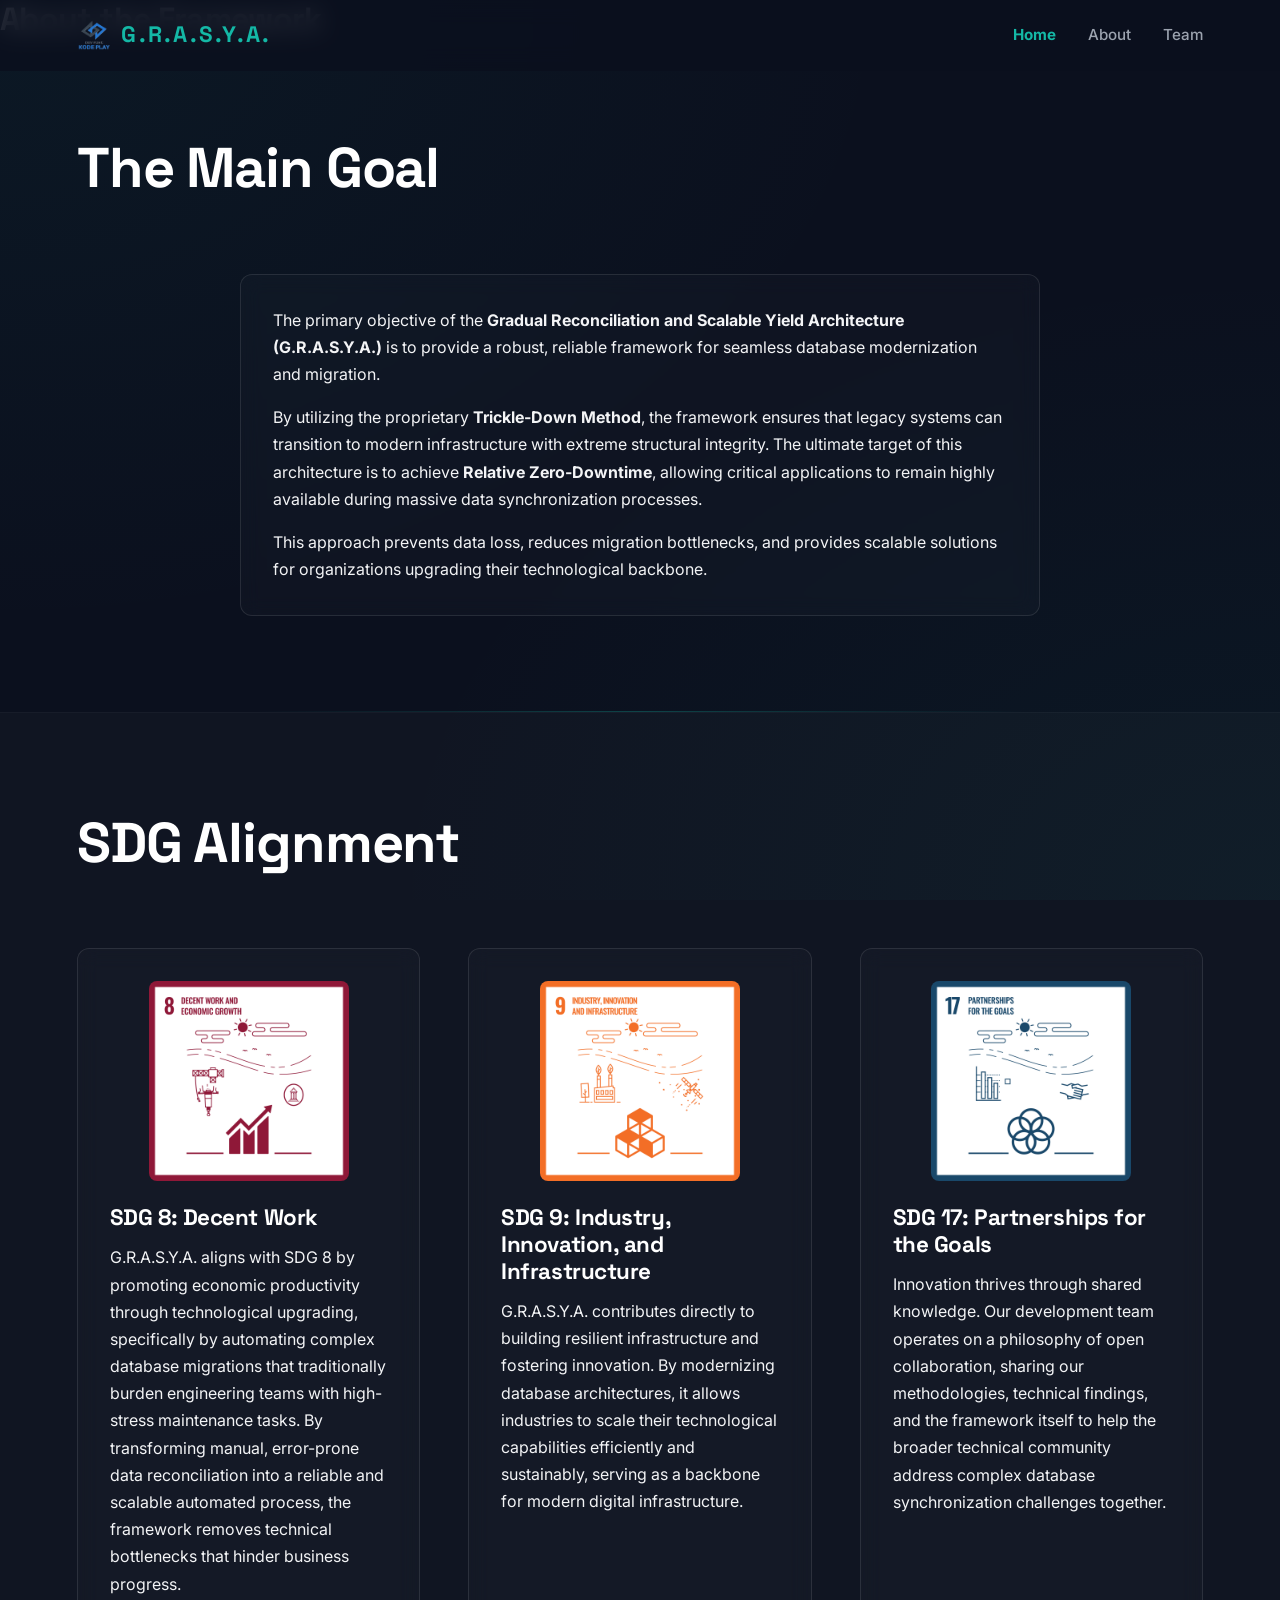
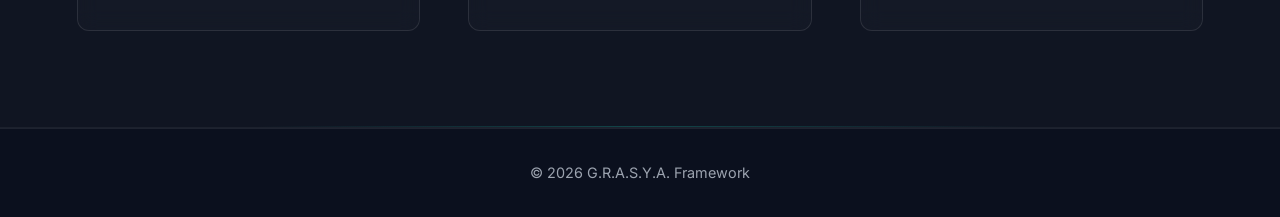
==== about.html @ 1c673bdf "Initial commit: Code deployed, large installers ignored" ====
<!DOCTYPE html>
<html lang="en">
<head>
    <meta charset="UTF-8" />
    <meta name="viewport" content="width=device-width, initial-scale=1.0"/>
    <meta name="description" content="Learn about the goals and SDG alignment of the G.R.A.S.Y.A. framework." />    
    <title>About G.R.A.S.Y.A. | Goals & SDGs</title>
    <link rel="icon" href="DFKP - LOGO.png" type="image/png">
    <link rel="stylesheet" href="style.css"/>
</head>

<body>

<nav id="navbar" aria-label="Main Navigation">
    <div class="logo">
        <img src="DFKP - LOGO W TEXT.png" alt="G.R.A.S.Y.A. Logo" class="nav-logo">
        <span>G.R.A.S.Y.A.</span>
    </div>
    
    <div class="nav-links" id="navLinks">
        <a href="index.html" class="active">Home</a>
        <a href="about.html">About</a>
        <a href="team.html">Team</a>
    </div>
    <button class="hamburger" id="hamburger" aria-expanded="false" aria-label="Toggle navigation menu">
        <span aria-hidden="true">☰</span>
    </button>
</nav>

<main>
    <header class="page-header">
        <h1>About the Framework</h1>
    </header>

    <section class="section">
        <h2>The Main Goal</h2>
        <div class="card" style="max-width: 800px; margin: 0 auto; text-align: left;">
            <p style="margin-bottom: 1rem;">
                The primary objective of the <strong>Gradual Reconciliation and Scalable Yield Architecture (G.R.A.S.Y.A.)</strong> is to provide a robust, reliable framework for seamless database modernization and migration. 
            </p>
            <p style="margin-bottom: 1rem;">
                By utilizing the proprietary <strong>Trickle-Down Method</strong>, the framework ensures that legacy systems can transition to modern infrastructure with extreme structural integrity. The ultimate target of this architecture is to achieve <strong>Relative Zero-Downtime</strong>, allowing critical applications to remain highly available during massive data synchronization processes.
            </p>
            <p>
                This approach prevents data loss, reduces migration bottlenecks, and provides scalable solutions for organizations upgrading their technological backbone.
            </p>
        </div>
    </section>

    <section class="section alt">
    <h2>SDG Alignment</h2>
    <div class="grid">
        <div class="card">
            <img src="8_SDG_MakeEveryDayCount_Gifs_GDU.gif" alt="SDG 8: Decent Work and Economic Growth" class="sdg-logo">
            <h3>SDG 8: Decent Work</h3>
            <p>G.R.A.S.Y.A. aligns with SDG 8 by promoting economic productivity through technological upgrading, specifically by automating complex database migrations that traditionally burden engineering teams with high-stress maintenance tasks. By transforming manual, error-prone data reconciliation into a reliable and scalable automated process, the framework removes technical bottlenecks that hinder business progress.</p>
        </div>
        
        <div class="card">
            <img src="9_SDG_MakeEveryDayCount_Gifs_GDU.gif" alt="SDG 9: Industry, Innovation, and Infrastructure" class="sdg-logo">
            <h3>SDG 9: Industry, Innovation, and Infrastructure</h3>
            <p>G.R.A.S.Y.A. contributes directly to building resilient infrastructure and fostering innovation. By modernizing database architectures, it allows industries to scale their technological capabilities efficiently and sustainably, serving as a backbone for modern digital infrastructure.</p>
        </div>
        
        <div class="card">
            <img src="17_SDG_MakeEveryDayCount_Gifs_GDU.gif" alt="SDG 17: Partnerships for the Goals" class="sdg-logo">
            <h3>SDG 17: Partnerships for the Goals</h3>
            <p>Innovation thrives through shared knowledge. Our development team operates on a philosophy of open collaboration, sharing our methodologies, technical findings, and the framework itself to help the broader technical community address complex database synchronization challenges together.</p>
        </div>
    </div>
</section>
</main>

<footer>
    <p>© <span id="current-year"></span> G.R.A.S.Y.A. Framework</p>
</footer>

<script src="script.js"></script>
</body>
</html>
---- style.css ----
@import url('https://fonts.googleapis.com/css2?family=Inter:wght@400;500;600&family=Space+Grotesk:wght@500;700&display=swap');

:root {
    --bg: #0B101E; 
    --card: rgba(255, 255, 255, 0.03);
    --text: #F3F4F6;
    --muted: #9CA3AF;
    --accent: #14B8A6; 
    --accent-hover: #0D9488;
    --border: rgba(255, 255, 255, 0.08);
    --font-heading: 'Space Grotesk', sans-serif;
    --font-body: 'Inter', sans-serif;
}

* { margin: 0; padding: 0; box-sizing: border-box; scroll-behavior: smooth; }

body {
    font-family: var(--font-body);
    font-size: 16px;
    line-height: 1.7;
    background-color: var(--bg);
    background-image: 
        radial-gradient(at 0% 0%, rgba(20, 184, 166, 0.05) 0px, transparent 50%),
        radial-gradient(at 100% 100%, rgba(20, 184, 166, 0.05) 0px, transparent 50%);
    background-attachment: fixed;
    color: var(--text);
    overflow-x: hidden;
    -webkit-font-smoothing: antialiased;
}
.download-buttons {
    display: flex;
    gap: 20px;
    justify-content: center;
    margin-top: 2rem;
}

.btn {
    padding: 12px 24px;
    border-radius: 8px;
    text-decoration: none;
    font-weight: 600;
    transition: all 0.3s ease;
}

/* The Main Installer Button */
.btn-primary {
    background-color: var(--accent); /* Uses your existing theme color */
    color: #000;
}

/* The Alternative Portable Button */
.btn-secondary {
    background-color: transparent;
    border: 2px solid var(--accent);
    color: var(--accent);
}

.btn:hover {
    transform: translateY(-3px);
    box-shadow: 0 5px 15px rgba(0,0,0,0.2);
}

h1, h2, h3, .logo { font-family: var(--font-heading); font-weight: 700; line-height: 1.2; letter-spacing: -0.02em; }
.lore-section {
    max-width: 800px;
    margin: 0 auto;
    text-align: center;
}

.lore-section .card {
    text-align: left;
    padding: 3rem;
    background: rgba(20, 184, 166, 0.03); /* Subtle teal tint to highlight it */
}

.lore-section h3 {
    margin-bottom: 1.5rem;
    color: var(--accent);
}
/* NAVBAR */
nav {
    position: fixed; top: 0; width: 100%; padding: 1.2rem 6%;
    display: flex; justify-content: space-between; align-items: center;
    background: rgba(11, 16, 30, 0.85); backdrop-filter: blur(12px);
    border-bottom: 1px solid transparent; z-index: 1000;
    transition: background 0.3s ease, border-color 0.3s ease, padding 0.3s ease;
}

nav.scrolled { background: rgba(11, 16, 30, 0.95); border-bottom: 1px solid var(--border); padding: 0.8rem 6%; }

.logo { font-size: 1.4rem; color: var(--accent); letter-spacing: 0.1em; text-transform: uppercase; }
.nav-logo {
    height: 32px;        /* Adjust this to match your text font size */
    width: auto;
}
.nav-links { display: flex; gap: 2rem; }
.nav-links a { color: var(--muted); text-decoration: none; font-size: 0.95rem; font-weight: 500; transition: color 0.3s ease; }
.nav-links a:hover, .nav-links a.active { color: white; }
.nav-links a.active { color: var(--accent); font-weight: 700; }

.hamburger { display: none; background: transparent; border: none; color: var(--text); font-size: 1.8rem; cursor: pointer; }

/* HERO SECTION */
.hero {
    min-height: 100vh; display: flex; align-items: center; justify-content: center; text-align: center;
    padding: 6rem 5% 2rem 5%; position: relative; overflow: hidden;
    background-image: radial-gradient(rgba(20, 184, 166, 0.3) 1.5px, transparent 1.5px);
    background-size: 50px 50px;
}

.hero::after {
    content: ""; position: absolute; top: 0; left: 0; right: 0; bottom: 0;
    background: radial-gradient(circle at center, transparent 30%, var(--bg) 90%);
    pointer-events: none; z-index: 1;
}

.hero-content { position: relative; z-index: 2; display: flex; flex-direction: column; align-items: center; width: 100%; max-width: 800px; }
.hero h1 { font-size: clamp(2.5rem, 6vw, 4.5rem); margin-bottom: 1rem; color: #ffffff; }
.hero p { font-size: clamp(1.1rem, 2vw, 1.25rem); color: var(--muted); max-width: 600px; margin: 0 auto 2rem auto; }

.hero-buttons { display: flex; gap: 1rem; justify-content: center; gap: 15px; margin-top: 1rem; }

/* ANIMATIONS & STATUS */
.fade-element { opacity: 0; animation: fadeUp 0.8s cubic-bezier(0.16, 1, 0.3, 1) forwards; }
.delay-1 { animation-delay: 0.1s; }
.delay-2 { animation-delay: 0.3s; }
.delay-3 { animation-delay: 0.5s; }
.delay-4 { animation-delay: 0.7s; }
.delay-5 { animation-delay: 0.9s; }

@keyframes fadeUp { 0% { opacity: 0; transform: translateY(20px); } 100% { opacity: 1; transform: translateY(0); } }

.hero-badge {
    display: inline-flex; align-items: center; gap: 0.6rem; padding: 0.4rem 1.2rem;
    background: rgba(20, 184, 166, 0.05); border: 1px solid rgba(20, 184, 166, 0.2);
    border-radius: 50px; color: var(--accent); font-size: 0.85rem; font-weight: 600; margin-bottom: 1.5rem;
}

.logo {
    display: flex;
    align-items: center;
    gap: 10px; /* Space between logo image and text */
}

.logo img {
    height: 32px; /* Adjust height to match your text size */
    width: auto;
    object-fit: contain;
}

.pulse { width: 8px; height: 8px; background: var(--accent); border-radius: 50%; box-shadow: 0 0 10px var(--accent); animation: pulse-glow 2s infinite; }
@keyframes pulse-glow { 0% { box-shadow: 0 0 0 0 rgba(20, 184, 166, 0.5); } 70% { box-shadow: 0 0 0 10px rgba(20, 184, 166, 0); } 100% { box-shadow: 0 0 0 0 rgba(20, 184, 166, 0); } }

/* TERMINAL WINDOW */
.terminal-window {
    margin: 3.5rem auto 0 auto; background: rgba(11, 16, 30, 0.9); border: 1px solid var(--border);
    border-radius: 8px; width: 100%; max-width: 1000px; backdrop-filter: blur(10px);
    box-shadow: 0 20px 40px rgba(0,0,0,0.4); overflow: hidden;
}

.terminal-body {
    padding: 1.5rem 2rem;
    font-family: 'Courier New', monospace;
    font-size: 0.9rem;
    color: var(--muted);
    line-height: 1.6;
    display: flex;
    flex-direction: column;
    /* Force top-left alignment */
    justify-content: flex-start; 
    align-items: flex-start;
    text-align: left;
}
.typewriter {
    display: block;
    width: 100%;
    max-width: 100%;
    /* Ensure no margins are pushing it to the center */
    margin-left: 0;
    overflow: hidden;
    white-space: nowrap;
    border-right: none;
    padding-right: 8px;
    opacity: 0;
}
.typewriter span {
    display: inline-block; /* Allows the span to respect width properties */
    width: 100%;           /* Makes the span stretch to fill the container */
    /* OR use min-width if you don't want it to stretch too far: */
    /* min-width: 400px; */
}
.typewriter.typing-active {
    opacity: 1; border-right: 2px solid var(--accent);
    animation: typing 1.5s steps(60, end) forwards, blink-caret 0.75s step-end infinite;
}

@keyframes typing { from { width: 0; } to { width: 100%; } }
@keyframes blink-caret { from, to { border-color: transparent } 50% { border-color: var(--accent); } }

/* BUTTONS */
.btn-primary, .btn-secondary {
    display: inline-block; padding: 0.8rem 1.8rem; font-family: var(--font-heading);
    font-size: 1rem; font-weight: 600; border-radius: 8px; text-decoration: none; transition: all 0.3s ease;
}
.btn-primary { background: var(--accent); color: white; }
.btn-primary:hover { background: var(--accent-hover); transform: translateY(-3px); }

.btn-secondary { background: transparent; border: 1px solid var(--accent); color: var(--accent); }
.btn-secondary:hover { background: var(--accent); color: white; transform: translateY(-3px); }

/* SECTIONS & CARDS */
.section { position: relative; padding: 6rem 6%; border-bottom: 1px solid rgba(255, 255, 255, 0.05); }
.section.alt { background: rgba(255,255,255,0.02); }
.section::after {
    content: ""; position: absolute; bottom: 0; left: 20%; right: 20%; height: 1px;
    background: linear-gradient(90deg, transparent, var(--accent), transparent); opacity: 0.3;
}
.section h2 {
    /* Increased the min, preferred, and max font sizes */
    font-size: clamp(2.2rem, 5vw, 3.5rem); 
    /* Increased the bottom margin to push the cards further away */
    margin-bottom: 4.5rem; 
    color: #ffffff;
}
.sdg-logo {
    width: 200px;        /* Sets a consistent size for all logos */
    height: auto;
    display: block;
    margin: 0 auto 1.5rem auto; /* Centers the image and adds space below */
    border-radius: 8px; /* Optional: adds a soft look to the logo */
}

.grid {
    display: grid;
    grid-template-columns: repeat(auto-fit, minmax(280px, 1fr));
    gap: 3rem; /* Increased from 2rem to 3rem for more space between cards */
}
.card {
    background: rgba(255, 255, 255, 0.02); backdrop-filter: blur(10px); padding: 2rem;
    border: 1px solid rgba(255, 255, 255, 0.1); border-radius: 12px;
    transition: all 0.4s cubic-bezier(0.16, 1, 0.3, 1); position: relative; overflow: hidden;
}
.card h3 {
    font-size: 1.4rem; /* Changed from 1.25rem to 1.4rem */
    margin-bottom: 0.75rem;
    color: #ffffff;
}
.card:hover { border-color: var(--accent); background: rgba(255, 255, 255, 0.04); transform: translateY(-5px); box-shadow: 0 10px 20px rgba(0,0,0,0.2); }

/* PROFILE IMAGES */
.profile-img {
    width: 200px; height: 200px; object-fit: contain; margin-bottom: 1.5rem;
    background-color: rgba(255, 255, 255, 0.05); border-radius: 12px;
    transition: transform 0.3s ease;
} 

/* FOOTER */
footer { text-align: center; padding: 2rem; border-top: 1px solid var(--border); color: var(--muted); font-size: 0.9rem; }

/* RESPONSIVE */
@media (max-width: 768px) {
    .hamburger { display: block; }
    .nav-links {
        position: absolute; top: 100%; left: 0; width: 100%; flex-direction: column; align-items: center;
        background: rgba(11, 16, 30, 0.95); padding: 2rem 0; opacity: 0; visibility: hidden;
        transition: opacity 0.3s ease, transform 0.3s ease, visibility 0.3s;
    }
    .nav-links.active { opacity: 1; visibility: visible; }
}
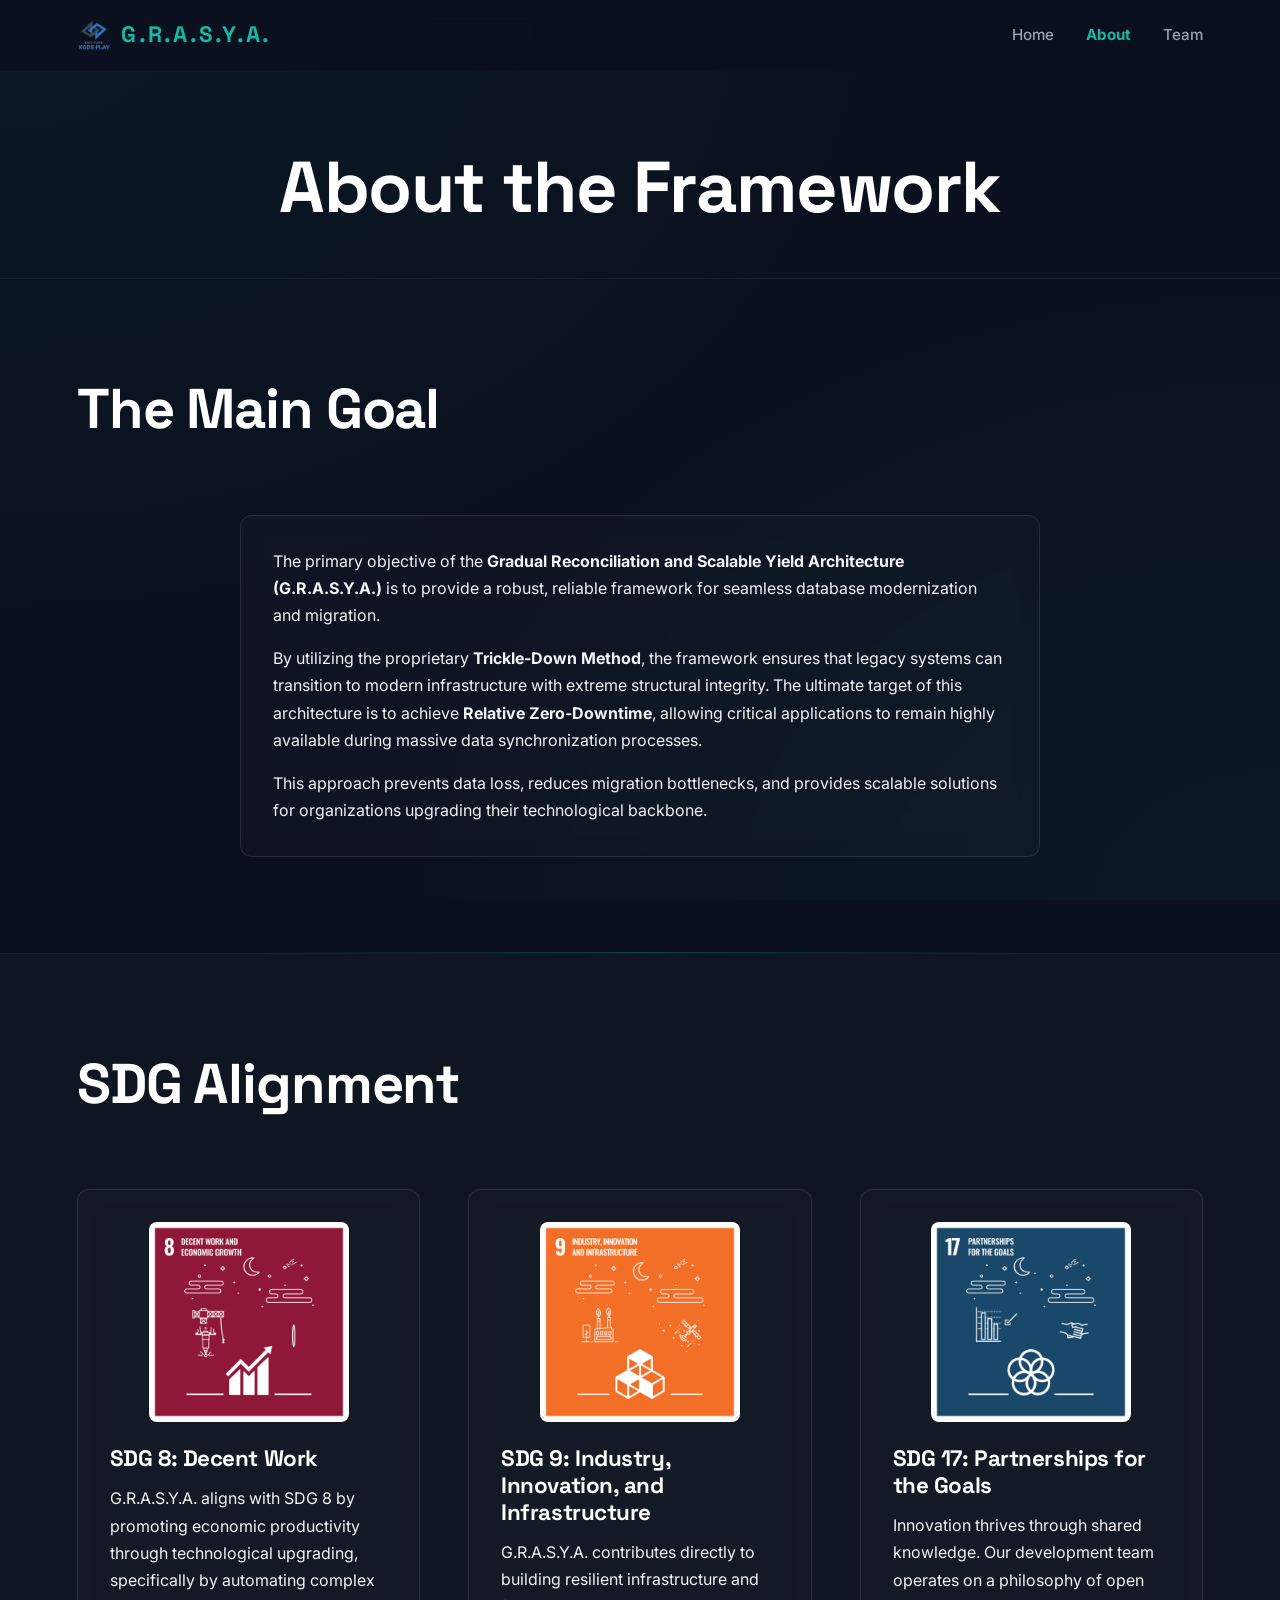
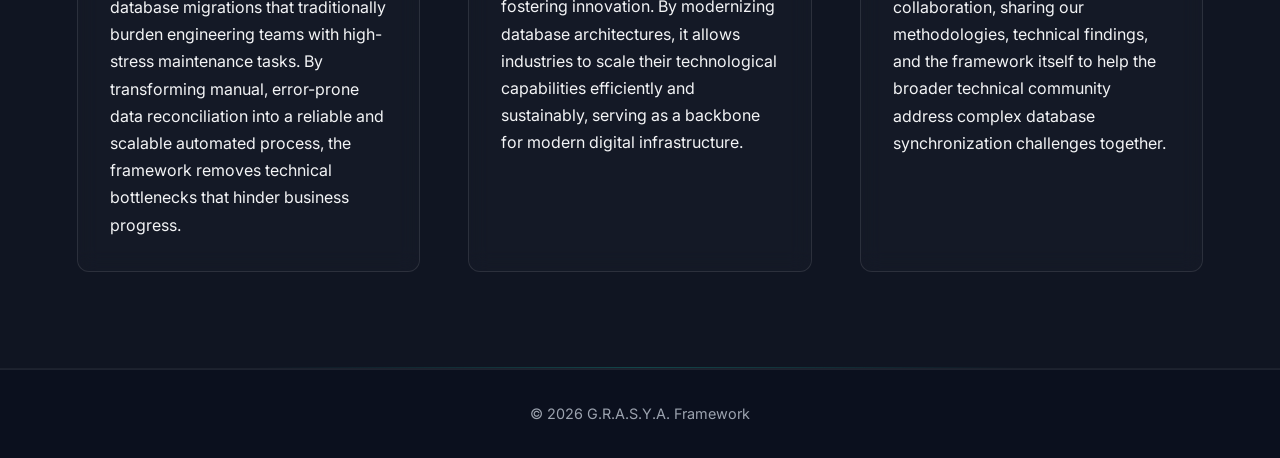
==== commit 17d3c81b: "Fix hidden page titles and nav active link on About/Team - Add .page-header styles so the About and " ====
--- a/about.html
+++ b/about.html
@@ -18,8 +18,8 @@
     </div>
     
     <div class="nav-links" id="navLinks">
-        <a href="index.html" class="active">Home</a>
-        <a href="about.html">About</a>
+        <a href="index.html">Home</a>
+        <a href="about.html" class="active">About</a>
         <a href="team.html">Team</a>
     </div>
     <button class="hamburger" id="hamburger" aria-expanded="false" aria-label="Toggle navigation menu">
--- a/style.css
+++ b/style.css
@@ -100,6 +100,13 @@
 
 .hamburger { display: none; background: transparent; border: none; color: var(--text); font-size: 1.8rem; cursor: pointer; }
 
+/* PAGE HEADER (About, Team) — top padding clears the fixed navbar */
+.page-header {
+    padding: 9rem 6% 3rem 6%; text-align: center;
+    border-bottom: 1px solid rgba(255, 255, 255, 0.05);
+}
+.page-header h1 { font-size: clamp(2.5rem, 6vw, 4.5rem); color: #ffffff; }
+
 /* HERO SECTION */
 .hero {
     min-height: 100vh; display: flex; align-items: center; justify-content: center; text-align: center;
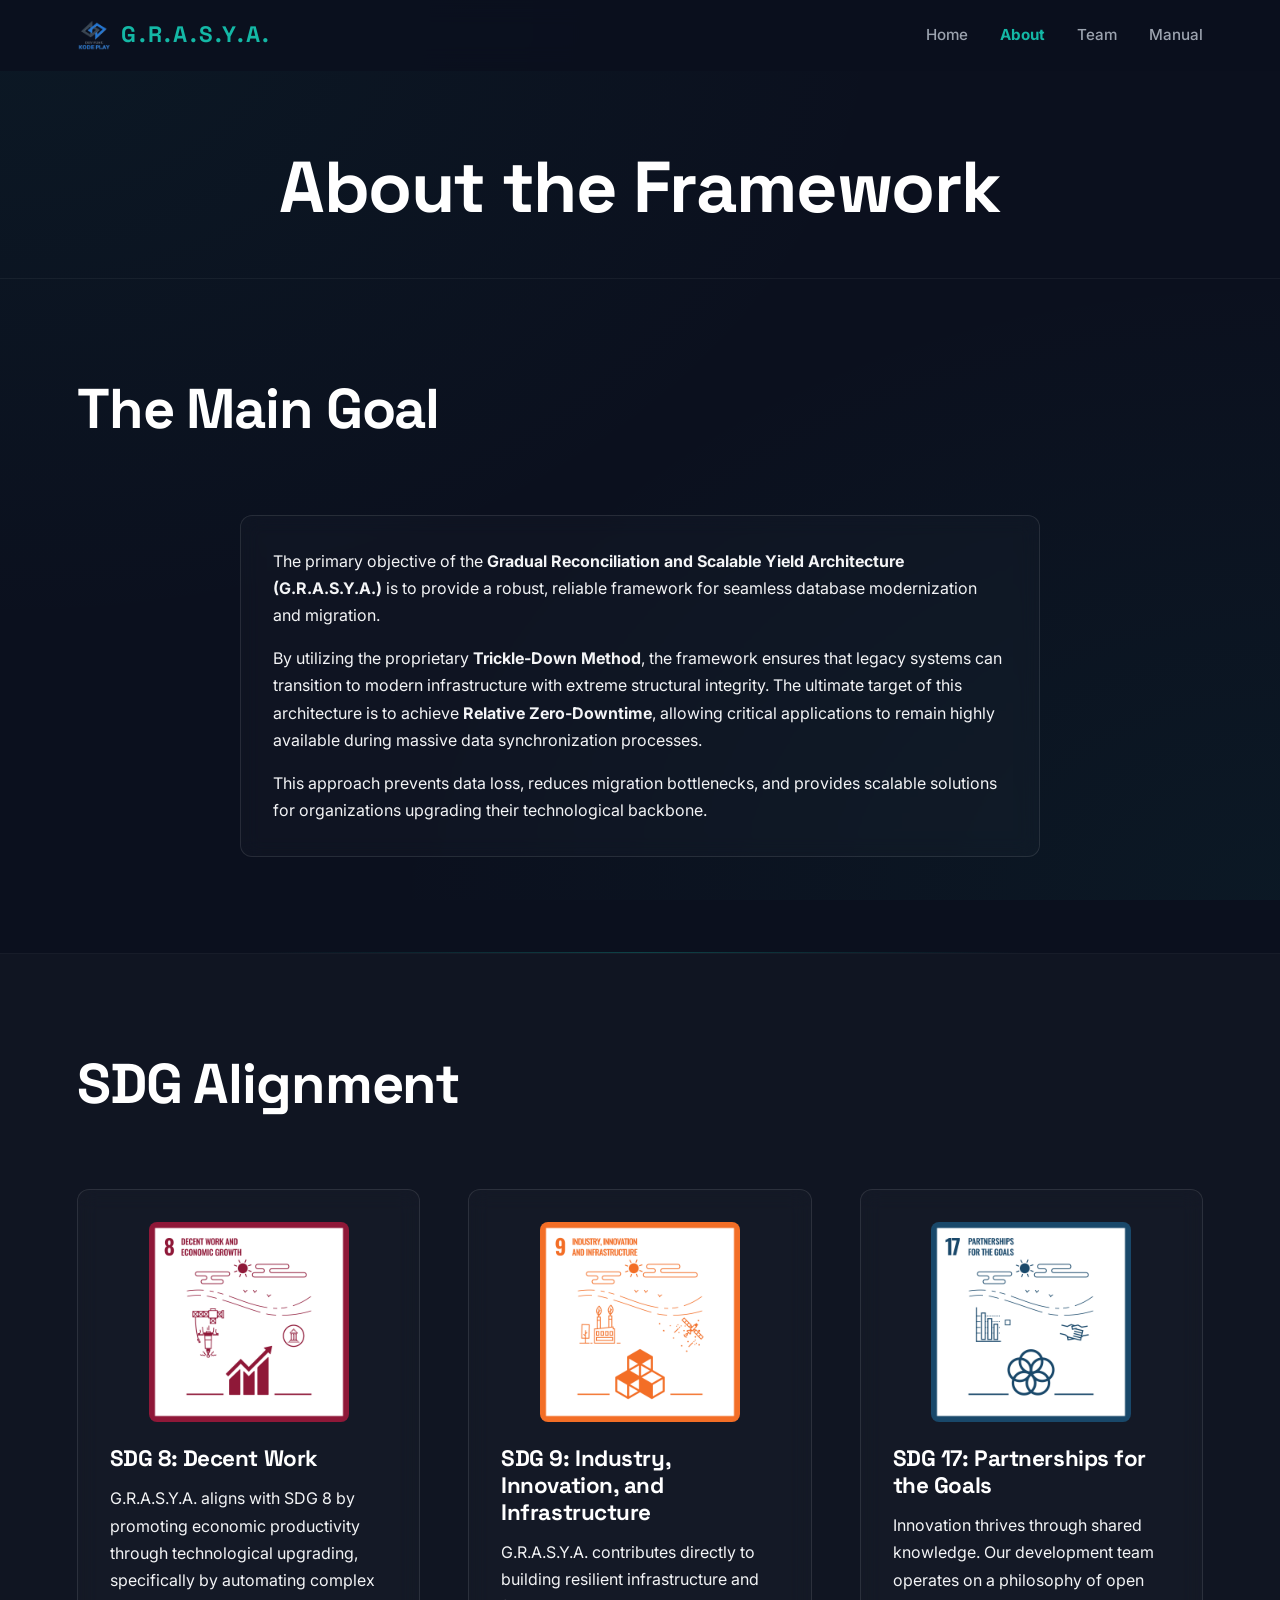
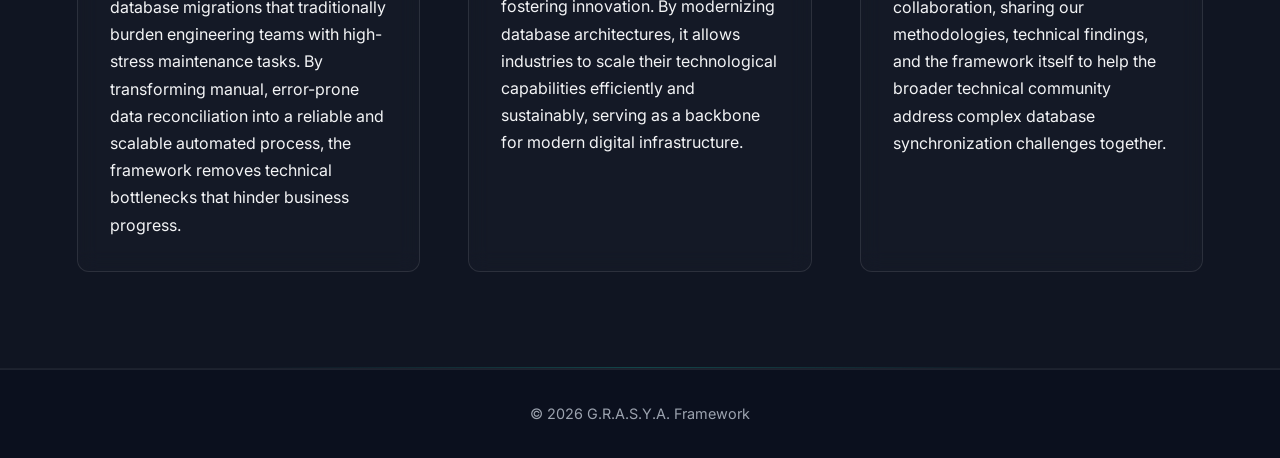
==== commit 5ffb89cc: "Page (Manual) - Add user manual page with PDF download - New manual.html covering sections 4-13 as a" ====
--- a/about.html
+++ b/about.html
@@ -21,6 +21,7 @@
         <a href="index.html">Home</a>
         <a href="about.html" class="active">About</a>
         <a href="team.html">Team</a>
+        <a href="manual.html">Manual</a>
     </div>
     <button class="hamburger" id="hamburger" aria-expanded="false" aria-label="Toggle navigation menu">
         <span aria-hidden="true">☰</span>
--- a/style.css
+++ b/style.css
@@ -273,4 +273,209 @@
         transition: opacity 0.3s ease, transform 0.3s ease, visibility 0.3s;
     }
     .nav-links.active { opacity: 1; visibility: visible; }
-}+}
+/* MANUAL PAGE */
+.page-header.manual-header { padding-bottom: 1.5rem; border-bottom: none; }
+.manual-subtitle { color: var(--muted); font-size: 1.1rem; max-width: 640px; margin: 1rem auto 0 auto; }
+
+/* Workflow stepper */
+.manual-stepper-wrap { max-width: 1320px; margin: 0 auto; padding: 0.5rem 4% 0 4%; }
+.manual-stepper { list-style: none; display: flex; gap: 0.75rem; justify-content: center; flex-wrap: wrap; }
+.manual-stepper li { flex: 1 1 160px; }
+.manual-stepper a {
+    display: flex; align-items: center; gap: 0.75rem; padding: 0.9rem 1.1rem; height: 100%;
+    background: rgba(20, 184, 166, 0.04); border: 1px solid rgba(20, 184, 166, 0.2); border-radius: 10px;
+    color: var(--text); text-decoration: none; font-family: var(--font-heading); font-weight: 600;
+    transition: border-color 0.3s ease, background 0.3s ease;
+}
+.manual-stepper a:hover { border-color: var(--accent); background: rgba(20, 184, 166, 0.1); }
+.step-num {
+    flex: none; width: 32px; height: 32px; border-radius: 50%; display: grid; place-items: center;
+    background: var(--accent); color: var(--bg); font-weight: 700;
+}
+
+/* Layout: contents list + content column */
+.manual-layout {
+    display: grid; grid-template-columns: 200px minmax(0, 1fr); gap: 2.5rem;
+    max-width: 1320px; margin: 0 auto; padding: 2.5rem 4% 5rem 4%;
+}
+.manual-toc { position: sticky; top: 6rem; align-self: start; }
+.manual-toc summary {
+    font-family: var(--font-heading); font-weight: 700; color: #ffffff; cursor: pointer;
+    list-style: none; margin-bottom: 0.75rem;
+}
+.manual-toc summary::-webkit-details-marker { display: none; }
+.toc-links { display: flex; flex-direction: column; border-left: 1px solid var(--border); }
+.toc-links a {
+    color: var(--muted); text-decoration: none; font-size: 0.9rem; padding: 0.4rem 0 0.4rem 1rem;
+    margin-left: -1px; border-left: 2px solid transparent; transition: color 0.2s ease, border-color 0.2s ease;
+}
+.toc-links a:hover { color: #ffffff; }
+.toc-links a.active { color: var(--accent); border-left-color: var(--accent); font-weight: 600; }
+
+.manual-content { display: flex; flex-direction: column; gap: 2rem; min-width: 0; }
+.manual-row { display: grid; grid-template-columns: 1fr 1fr; gap: 2rem; align-items: stretch; }
+.manual-split { display: grid; grid-template-columns: minmax(0, 1fr) minmax(0, 1fr); gap: 2rem; align-items: start; }
+.manual-split.split-stack { grid-template-columns: 1fr; gap: 1.25rem; }
+
+/* Cards */
+.manual-card { scroll-margin-top: 6rem; }
+.manual-card:hover { transform: none; }
+.manual-card h2 { font-size: clamp(1.5rem, 3vw, 2rem); color: #ffffff; margin-bottom: 1rem; }
+.manual-card h4 { font-family: var(--font-heading); color: #ffffff; margin-bottom: 0.5rem; font-size: 1.05rem; }
+.manual-card p { color: var(--muted); margin-bottom: 1rem; }
+.manual-card p b, .manual-card li b { color: var(--text); }
+.manual-stage {
+    display: inline-block; font-size: 0.75rem; font-weight: 600; letter-spacing: 0.08em; text-transform: uppercase;
+    color: var(--accent); margin-bottom: 0.5rem;
+}
+.manual-note { font-size: 0.9rem; }
+.manual-card code {
+    font-family: 'Courier New', monospace; font-size: 0.85em; color: var(--accent);
+    background: rgba(20, 184, 166, 0.08); padding: 0.1rem 0.4rem; border-radius: 4px;
+}
+.code-chips { display: flex; flex-wrap: wrap; gap: 0.5rem; }
+
+.manual-list, .manual-numbered, .check-list { color: var(--muted); margin: 0 0 1rem 1.25rem; }
+.manual-list li, .manual-numbered li, .check-list li { margin-bottom: 0.4rem; }
+.check-list { list-style: none; margin-left: 0; }
+.check-list li::before { content: "\2713"; color: var(--accent); margin-right: 0.5rem; font-weight: 700; }
+
+.manual-two-col { display: grid; grid-template-columns: repeat(auto-fit, minmax(240px, 1fr)); gap: 1.5rem; margin-bottom: 1.25rem; }
+.mini-card { background: rgba(255, 255, 255, 0.02); border: 1px solid var(--border); border-radius: 10px; padding: 1.25rem; }
+.mini-card p { margin-bottom: 0; font-size: 0.95rem; }
+.mini-card-danger { border-color: rgba(239, 68, 68, 0.4); }
+.tag {
+    font-family: var(--font-body); font-size: 0.7rem; font-weight: 600; color: var(--accent);
+    border: 1px solid rgba(20, 184, 166, 0.4); border-radius: 50px; padding: 0.05rem 0.5rem; margin-left: 0.4rem; vertical-align: middle;
+}
+
+/* Numbered step / phase boxes */
+.mini-steps, .phase-chips {
+    list-style: none; counter-reset: step; display: grid; grid-template-columns: repeat(4, minmax(0, 1fr));
+    gap: 0.75rem; margin-bottom: 1.5rem;
+}
+.mini-steps li, .phase-chips li {
+    counter-increment: step; position: relative; padding: 1rem 1rem 1rem 3rem;
+    background: rgba(255, 255, 255, 0.02); border: 1px solid var(--border); border-radius: 10px;
+    display: flex; flex-direction: column; gap: 0.25rem;
+}
+.mini-steps li::before, .phase-chips li::before {
+    content: counter(step); position: absolute; left: 1rem; top: 1rem; width: 24px; height: 24px; border-radius: 50%;
+    display: grid; place-items: center; font-size: 0.8rem; font-weight: 700;
+    background: rgba(20, 184, 166, 0.15); color: var(--accent);
+}
+.mini-steps b, .phase-chips b { color: #ffffff; font-family: var(--font-heading); }
+.mini-steps span, .phase-chips span { color: var(--muted); font-size: 0.85rem; line-height: 1.4; }
+
+/* Screenshots: full column width, click to enlarge */
+.manual-figure {
+    display: block; position: relative; margin: 0 0 1.25rem 0; text-decoration: none; cursor: zoom-in;
+    border: 1px solid var(--border); border-radius: 10px; overflow: hidden; background: #ffffff;
+}
+.manual-split .manual-figure { margin-bottom: 0; }
+.manual-figure img { display: block; width: 100%; height: auto; }
+.manual-figure span {
+    display: flex; justify-content: space-between; gap: 1rem; padding: 0.6rem 1rem; font-size: 0.85rem;
+    color: var(--muted); background: var(--bg); border-top: 1px solid var(--border);
+}
+.manual-figure span::after { content: "Click to enlarge"; color: var(--accent); white-space: nowrap; font-weight: 600; }
+.manual-figure::before {
+    content: "\2922"; position: absolute; top: 0.6rem; right: 0.6rem; width: 32px; height: 32px;
+    display: grid; place-items: center; border-radius: 8px; font-size: 1rem;
+    background: rgba(11, 16, 30, 0.85); color: var(--accent); border: 1px solid rgba(20, 184, 166, 0.4);
+    opacity: 0; transition: opacity 0.2s ease;
+}
+.manual-figure:hover, .manual-figure:focus-visible { border-color: var(--accent); }
+.manual-figure:hover::before, .manual-figure:focus-visible::before { opacity: 1; }
+
+.lightbox {
+    position: fixed; inset: 0; z-index: 2000; display: none; align-items: center; justify-content: center;
+    flex-direction: column; gap: 1rem; padding: 2rem; background: rgba(5, 8, 16, 0.92); cursor: zoom-out;
+}
+.lightbox.open { display: flex; }
+.lightbox img {
+    max-width: min(1200px, 100%); max-height: calc(100vh - 7rem); width: auto; height: auto;
+    border-radius: 8px; box-shadow: 0 20px 60px rgba(0, 0, 0, 0.6); background: #ffffff;
+}
+.lightbox p { color: var(--muted); font-size: 0.9rem; text-align: center; }
+.lightbox-close {
+    position: absolute; top: 1rem; right: 1.25rem; background: transparent; border: 1px solid var(--border);
+    color: var(--text); border-radius: 8px; padding: 0.35rem 0.8rem; font-size: 0.9rem; cursor: pointer;
+}
+
+/* Callouts and "Show more" toggles */
+.callout {
+    border-left: 3px solid; border-radius: 8px; padding: 0.9rem 1.1rem; margin-bottom: 1.25rem;
+    font-size: 0.95rem; color: var(--text);
+}
+.callout-warn { border-color: #F59E0B; background: rgba(245, 158, 11, 0.08); }
+.callout-danger { border-color: #EF4444; background: rgba(239, 68, 68, 0.08); }
+
+.manual-more { border-top: 1px solid var(--border); padding-top: 1rem; }
+.manual-more > summary, .faq summary { cursor: pointer; color: var(--accent); font-weight: 600; font-size: 0.95rem; list-style: none; }
+.manual-more > summary::-webkit-details-marker, .faq summary::-webkit-details-marker { display: none; }
+.manual-more > summary::before, .faq summary::before {
+    content: "\25B8"; display: inline-block; margin-right: 0.5rem; transition: transform 0.2s ease;
+}
+.manual-more[open] > summary::before, .faq details[open] > summary::before { transform: rotate(90deg); }
+.manual-more[open] > summary { margin-bottom: 1rem; }
+
+/* Controls, statuses, FAQ, safety */
+.control-grid { display: grid; grid-template-columns: repeat(5, minmax(0, 1fr)); gap: 0.75rem; margin-bottom: 1.5rem; }
+.control-tile { padding: 1rem; border: 1px solid var(--border); border-radius: 10px; background: rgba(255, 255, 255, 0.02); }
+.control-tile h4 { margin-bottom: 0.25rem; }
+.control-tile .when { font-size: 0.75rem; color: var(--accent); font-weight: 600; text-transform: uppercase; letter-spacing: 0.05em; }
+.control-tile p { font-size: 0.88rem; margin: 0.5rem 0 0 0; line-height: 1.5; }
+.tile-success { border-color: rgba(20, 184, 166, 0.5); }
+.tile-danger { border-color: rgba(239, 68, 68, 0.55); background: rgba(239, 68, 68, 0.05); }
+.tile-danger .when { color: #F87171; }
+
+.status-pills { display: flex; flex-wrap: wrap; gap: 0.5rem; margin-bottom: 1.25rem; }
+.pill { font-size: 0.8rem; font-weight: 600; padding: 0.25rem 0.75rem; border-radius: 50px; border: 1px solid; }
+.pill-running { color: #60A5FA; border-color: rgba(96, 165, 250, 0.4); }
+.pill-finished { color: var(--accent); border-color: rgba(20, 184, 166, 0.4); }
+.pill-halted { color: #FBBF24; border-color: rgba(251, 191, 36, 0.4); }
+.pill-cancelled { color: var(--muted); border-color: var(--border); }
+.pill-failed { color: #F87171; border-color: rgba(248, 113, 113, 0.4); }
+
+.faq { display: grid; grid-template-columns: 1fr 1fr; column-gap: 2rem; }
+.faq details { border-bottom: 1px solid var(--border); padding: 0.9rem 0; }
+.faq details:nth-child(-n+2) { border-top: 1px solid var(--border); }
+.faq summary { color: var(--text); }
+.faq details p { margin: 0.75rem 0 0 1.25rem; font-size: 0.95rem; }
+.faq a { color: var(--accent); }
+
+.checklist-grid { display: grid; grid-template-columns: repeat(4, minmax(0, 1fr)); gap: 1rem; margin-bottom: 1.5rem; }
+.checklist-grid .check-list { margin-bottom: 0; font-size: 0.9rem; }
+.glossary { display: grid; grid-template-columns: repeat(3, minmax(0, 1fr)); gap: 1rem 1.5rem; }
+.glossary dt { color: #ffffff; font-weight: 600; font-family: var(--font-heading); }
+.glossary dd { color: var(--muted); font-size: 0.9rem; line-height: 1.5; }
+
+/* Closing download band */
+.manual-cta { text-align: center; padding: 4rem 6%; border-top: 1px solid var(--border); background: rgba(20, 184, 166, 0.04); }
+.manual-cta h2 { font-size: clamp(1.8rem, 4vw, 2.5rem); color: #ffffff; margin-bottom: 0.75rem; }
+.manual-cta p { color: var(--muted); margin-bottom: 1.75rem; }
+.cta-meta { display: block; margin-top: 1rem; font-size: 0.85rem; color: var(--muted); }
+
+@media (max-width: 1100px) {
+    .manual-row, .manual-split, .faq { grid-template-columns: 1fr; }
+    .faq details:nth-child(2) { border-top: none; }
+    .mini-steps, .phase-chips { grid-template-columns: 1fr 1fr; }
+    .control-grid { grid-template-columns: repeat(auto-fit, minmax(170px, 1fr)); }
+    .checklist-grid, .glossary { grid-template-columns: repeat(2, minmax(0, 1fr)); }
+}
+@media (max-width: 900px) {
+    .manual-layout { grid-template-columns: 1fr; gap: 1.5rem; padding: 2rem 6% 4rem 6%; }
+    .manual-stepper-wrap { padding: 0.5rem 6% 0 6%; }
+    .manual-toc {
+        position: static; background: rgba(255, 255, 255, 0.02); border: 1px solid var(--border);
+        border-radius: 10px; padding: 1rem 1.25rem;
+    }
+    .manual-toc summary { margin-bottom: 0; }
+    .manual-toc details[open] summary { margin-bottom: 0.75rem; }
+    .manual-card { padding: 1.5rem; }
+}
+@media (max-width: 600px) {
+    .mini-steps, .phase-chips, .checklist-grid, .glossary { grid-template-columns: 1fr; }
+}
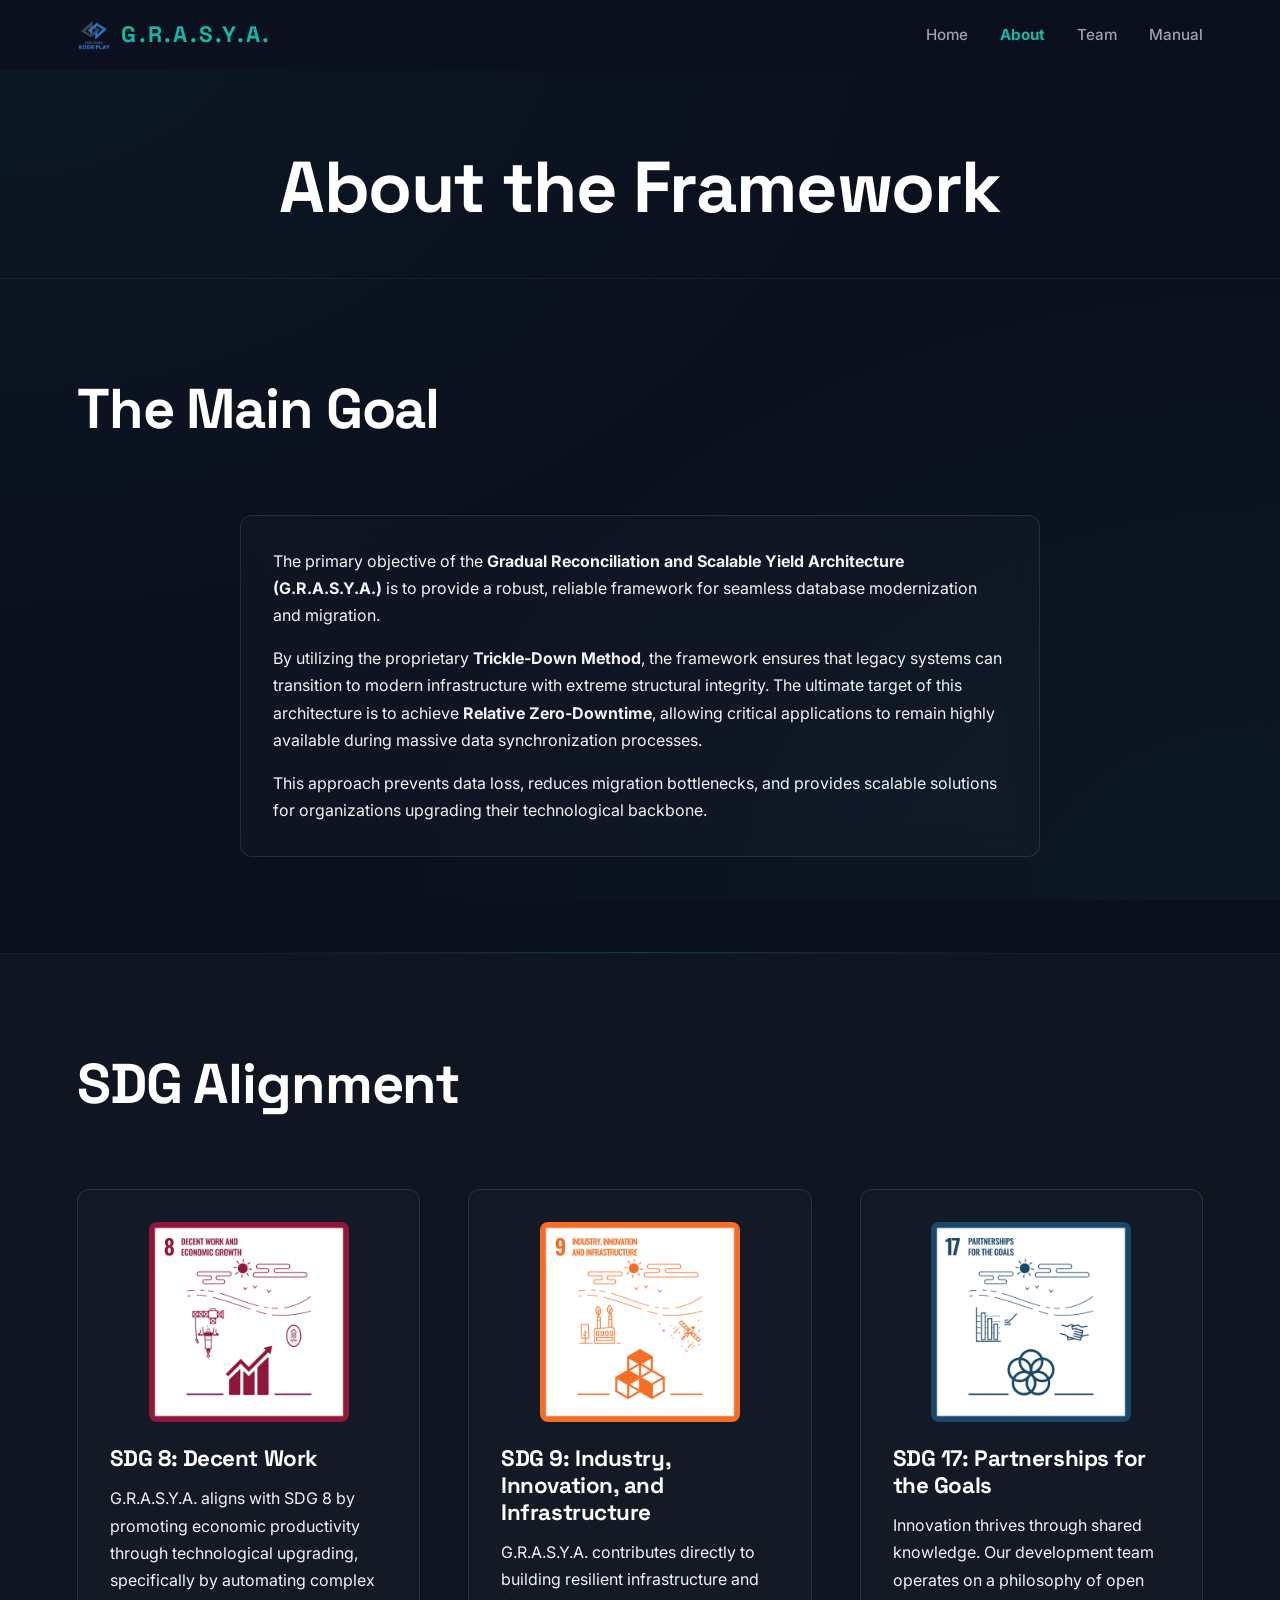
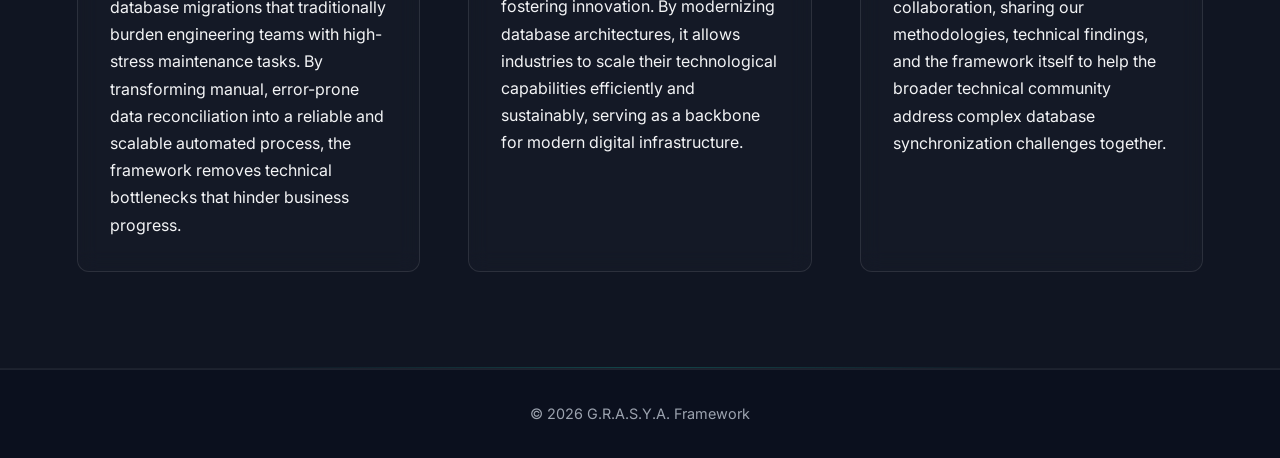
==== commit 73d2931c: "Fix - Update asset paths" ====
--- a/about.html
+++ b/about.html
@@ -5,7 +5,7 @@
     <meta name="viewport" content="width=device-width, initial-scale=1.0"/>
     <meta name="description" content="Learn about the goals and SDG alignment of the G.R.A.S.Y.A. framework." />    
     <title>About G.R.A.S.Y.A. | Goals & SDGs</title>
-    <link rel="icon" href="DFKP - LOGO.png" type="image/png">
+    <link rel="icon" href="assets/logo/DFKP - LOGO.png" type="image/png">
     <link rel="stylesheet" href="style.css"/>
 </head>
 
@@ -13,7 +13,7 @@
 
 <nav id="navbar" aria-label="Main Navigation">
     <div class="logo">
-        <img src="DFKP - LOGO W TEXT.png" alt="G.R.A.S.Y.A. Logo" class="nav-logo">
+        <img src="assets/logo/DFKP - LOGO W TEXT.png" alt="G.R.A.S.Y.A. Logo" class="nav-logo">
         <span>G.R.A.S.Y.A.</span>
     </div>
     
@@ -52,19 +52,19 @@
     <h2>SDG Alignment</h2>
     <div class="grid">
         <div class="card">
-            <img src="8_SDG_MakeEveryDayCount_Gifs_GDU.gif" alt="SDG 8: Decent Work and Economic Growth" class="sdg-logo">
+            <img src="assets/about/8_SDG_MakeEveryDayCount_Gifs_GDU.gif" alt="SDG 8: Decent Work and Economic Growth" class="sdg-logo">
             <h3>SDG 8: Decent Work</h3>
             <p>G.R.A.S.Y.A. aligns with SDG 8 by promoting economic productivity through technological upgrading, specifically by automating complex database migrations that traditionally burden engineering teams with high-stress maintenance tasks. By transforming manual, error-prone data reconciliation into a reliable and scalable automated process, the framework removes technical bottlenecks that hinder business progress.</p>
         </div>
         
         <div class="card">
-            <img src="9_SDG_MakeEveryDayCount_Gifs_GDU.gif" alt="SDG 9: Industry, Innovation, and Infrastructure" class="sdg-logo">
+            <img src="assets/about/9_SDG_MakeEveryDayCount_Gifs_GDU.gif" alt="SDG 9: Industry, Innovation, and Infrastructure" class="sdg-logo">
             <h3>SDG 9: Industry, Innovation, and Infrastructure</h3>
             <p>G.R.A.S.Y.A. contributes directly to building resilient infrastructure and fostering innovation. By modernizing database architectures, it allows industries to scale their technological capabilities efficiently and sustainably, serving as a backbone for modern digital infrastructure.</p>
         </div>
         
         <div class="card">
-            <img src="17_SDG_MakeEveryDayCount_Gifs_GDU.gif" alt="SDG 17: Partnerships for the Goals" class="sdg-logo">
+            <img src="assets/about/17_SDG_MakeEveryDayCount_Gifs_GDU.gif" alt="SDG 17: Partnerships for the Goals" class="sdg-logo">
             <h3>SDG 17: Partnerships for the Goals</h3>
             <p>Innovation thrives through shared knowledge. Our development team operates on a philosophy of open collaboration, sharing our methodologies, technical findings, and the framework itself to help the broader technical community address complex database synchronization challenges together.</p>
         </div>
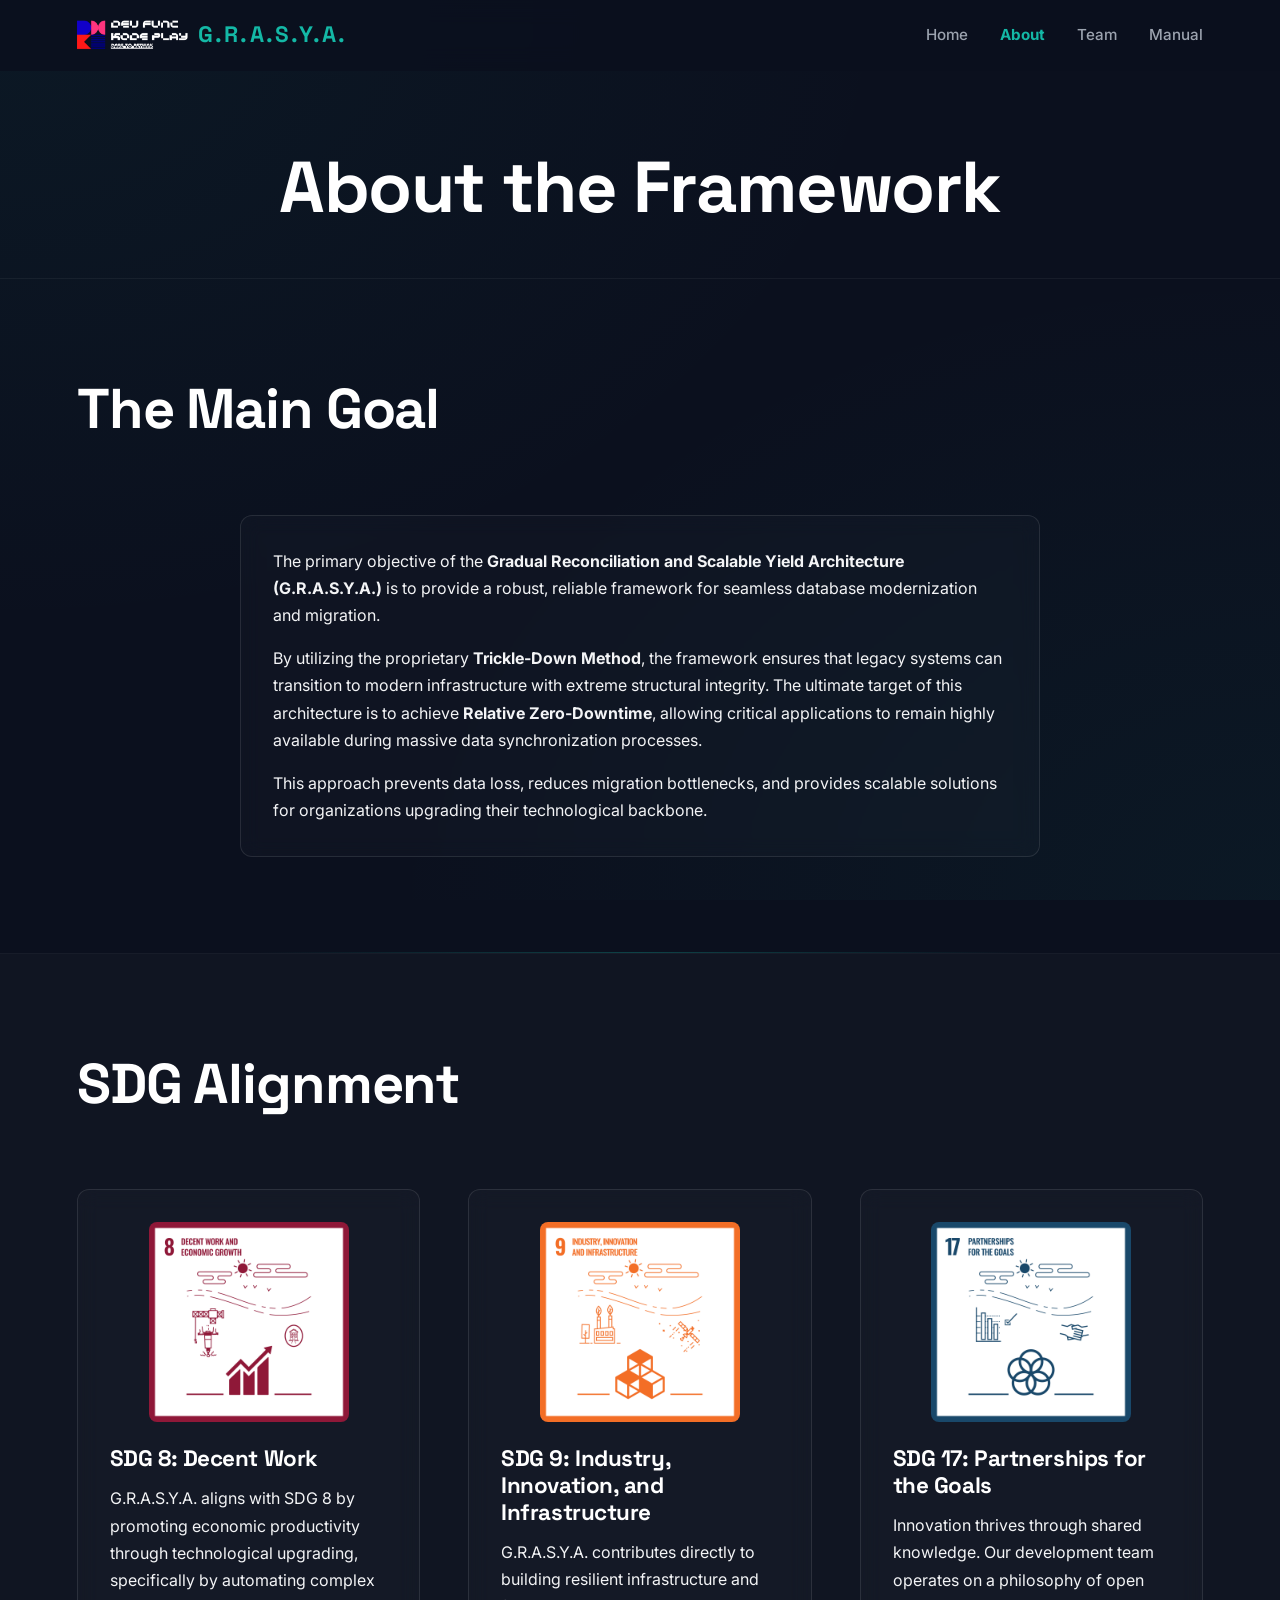
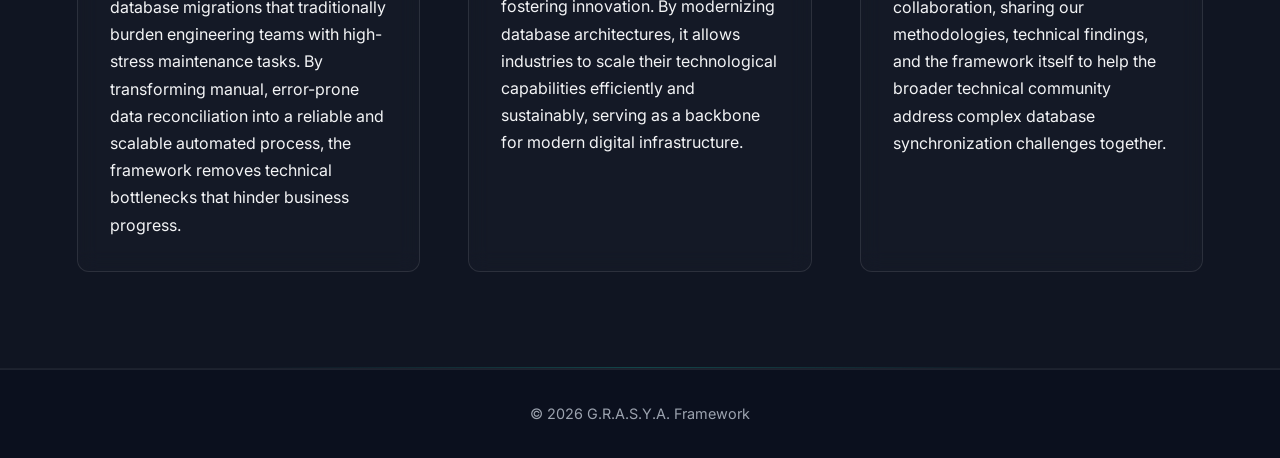
==== commit c401cf6d: "Update logo image in about page navigation" ====
--- a/about.html
+++ b/about.html
@@ -13,7 +13,7 @@
 
 <nav id="navbar" aria-label="Main Navigation">
     <div class="logo">
-        <img src="assets/logo/DFKP - LOGO W TEXT.png" alt="G.R.A.S.Y.A. Logo" class="nav-logo">
+        <img src="assets/logo/Asset 7@4x (1).png" alt="G.R.A.S.Y.A. Logo" class="nav-logo">
         <span>G.R.A.S.Y.A.</span>
     </div>
     
--- a/style.css
+++ b/style.css
@@ -158,51 +158,123 @@
 .pulse { width: 8px; height: 8px; background: var(--accent); border-radius: 50%; box-shadow: 0 0 10px var(--accent); animation: pulse-glow 2s infinite; }
 @keyframes pulse-glow { 0% { box-shadow: 0 0 0 0 rgba(20, 184, 166, 0.5); } 70% { box-shadow: 0 0 0 10px rgba(20, 184, 166, 0); } 100% { box-shadow: 0 0 0 0 rgba(20, 184, 166, 0); } }
 
-/* TERMINAL WINDOW */
-.terminal-window {
-    margin: 3.5rem auto 0 auto; background: rgba(11, 16, 30, 0.9); border: 1px solid var(--border);
-    border-radius: 8px; width: 100%; max-width: 1000px; backdrop-filter: blur(10px);
-    box-shadow: 0 20px 40px rgba(0,0,0,0.4); overflow: hidden;
-}
-
-.terminal-body {
-    padding: 1.5rem 2rem;
-    font-family: 'Courier New', monospace;
-    font-size: 0.9rem;
-    color: var(--muted);
-    line-height: 1.6;
-    display: flex;
-    flex-direction: column;
-    /* Force top-left alignment */
-    justify-content: flex-start; 
-    align-items: flex-start;
-    text-align: left;
-}
-.typewriter {
-    display: block;
-    width: 100%;
-    max-width: 100%;
-    /* Ensure no margins are pushing it to the center */
-    margin-left: 0;
-    overflow: hidden;
-    white-space: nowrap;
-    border-right: none;
-    padding-right: 8px;
-    opacity: 0;
-}
-.typewriter span {
-    display: inline-block; /* Allows the span to respect width properties */
-    width: 100%;           /* Makes the span stretch to fill the container */
-    /* OR use min-width if you don't want it to stretch too far: */
-    /* min-width: 400px; */
-}
-.typewriter.typing-active {
-    opacity: 1; border-right: 2px solid var(--accent);
-    animation: typing 1.5s steps(60, end) forwards, blink-caret 0.75s step-end infinite;
-}
-
-@keyframes typing { from { width: 0; } to { width: 100%; } }
-@keyframes blink-caret { from, to { border-color: transparent } 50% { border-color: var(--accent); } }
+/* HOME: HERO LINKS */
+.hero-content { max-width: 960px; }
+.hero-links { display: flex; gap: 1.5rem; justify-content: center; flex-wrap: wrap; margin-top: 1.25rem; }
+.hero-links a { color: var(--accent); text-decoration: none; font-size: 0.9rem; }
+.hero-links a:hover { text-decoration: underline; }
+
+/* HOME: SMART DOWNLOAD BUTTON */
+.hero-download { display: flex; flex-direction: column; align-items: center; gap: 0.6rem; margin-top: 1rem; }
+.btn-download { display: inline-flex; align-items: center; gap: 0.6rem; padding: 0.95rem 2.2rem; font-size: 1.1rem; }
+.btn-download svg { width: 20px; height: 20px; flex: none; }
+.hero .download-meta { font-size: 0.85rem; color: var(--muted); margin: 0; }
+.hero .download-alt { font-size: 0.9rem; color: var(--muted); margin: 0; }
+.download-alt a { color: var(--accent); text-decoration: none; }
+.download-alt a:hover { text-decoration: underline; }
+
+/* HOME: MIGRATION LOG (typed by script.js) */
+.log-terminal {
+    margin: 3rem auto 0 auto; width: 100%; max-width: 960px; text-align: left;
+    background: rgba(11, 16, 30, 0.9); border: 1px solid var(--border); border-radius: 8px;
+    backdrop-filter: blur(10px); box-shadow: 0 20px 40px rgba(0,0,0,0.4); overflow: hidden;
+}
+.log-body {
+    height: 26rem; overflow-y: auto; overscroll-behavior: contain; padding: 1.5rem 2rem;
+    font-family: 'Courier New', monospace; font-size: 0.9rem; color: var(--muted); line-height: 1.6;
+    scroll-behavior: auto; scrollbar-width: thin; scrollbar-color: rgba(20, 184, 166, 0.35) transparent;
+}
+.log-body::-webkit-scrollbar { width: 6px; }
+.log-body::-webkit-scrollbar-thumb { background: rgba(20, 184, 166, 0.35); border-radius: 3px; }
+.log-body.scrolled { -webkit-mask-image: linear-gradient(to bottom, transparent 0, #000 4rem); mask-image: linear-gradient(to bottom, transparent 0, #000 4rem); }
+.hero .log-line {
+    display: grid; grid-template-columns: 6.5rem minmax(0, 1fr); margin: 0; max-width: none;
+    font-size: inherit; color: inherit; white-space: pre-wrap;
+}
+.log-line time { color: rgba(156, 163, 175, 0.55); }
+.hero .log-line.ok { color: var(--accent); }
+.hero .log-line.divider { display: block; text-align: center; color: rgba(156, 163, 175, 0.7); margin: 0.6rem 0; }
+.caret {
+    display: inline-block; width: 0.55em; height: 1.05em; margin-left: 2px; vertical-align: text-bottom;
+    background: var(--accent); animation: caret-blink 1s step-end infinite;
+}
+@keyframes caret-blink { 50% { opacity: 0; } }
+
+/* HOME: BEFORE YOU INSTALL */
+.install-info .card p { color: var(--muted); margin-bottom: 1rem; }
+.install-info .card .check-list { margin-bottom: 0; font-size: 0.92rem; }
+.install-info .card-note { font-size: 0.85rem; margin: 1rem 0 0 0; }
+.install-foot, .dl-foot { margin-top: 2.5rem; color: var(--muted); font-size: 0.92rem; }
+.install-foot a, .dl-foot a { color: var(--accent); text-decoration: none; font-weight: 600; }
+.install-foot a:hover, .dl-foot a:hover { text-decoration: underline; }
+
+/* HOME: DOWNLOADS */
+.download-grid { grid-template-columns: repeat(auto-fit, minmax(320px, 1fr)); }
+.dl-card.is-current { border-color: var(--accent); }
+.dl-head { display: flex; align-items: baseline; justify-content: space-between; gap: 1rem; margin-bottom: 0.25rem; }
+.dl-head h3 { margin-bottom: 0; }
+.your-system { display: none; font-size: 0.75rem; font-weight: 700; letter-spacing: 0.06em; text-transform: uppercase; color: var(--accent); }
+.dl-card.is-current .your-system { display: inline; }
+.dl-sub { color: var(--muted); font-size: 0.9rem; margin-bottom: 1.25rem; }
+.dl-option {
+    display: flex; align-items: center; justify-content: space-between; gap: 1rem;
+    padding: 1rem 0; border-top: 1px solid var(--border);
+}
+.dl-option b { color: #fff; font-family: var(--font-heading); font-size: 1.05rem; }
+.dl-option .pill { margin-left: 0.5rem; vertical-align: 2px; font-size: 0.7rem; }
+.dl-option small { display: block; color: var(--muted); font-size: 0.86rem; margin-top: 0.2rem; }
+.dl-option .btn-primary, .dl-option .btn-secondary { flex: none; padding: 0.6rem 1.3rem; font-size: 0.92rem; cursor: pointer; }
+.is-pending { opacity: 0.55; cursor: not-allowed; pointer-events: none; }
+.dl-steps { border-top: 1px solid var(--border); padding-top: 1rem; }
+.dl-steps summary { cursor: pointer; color: var(--accent); font-weight: 600; font-size: 0.95rem; }
+.dl-steps summary:hover { text-decoration: underline; }
+.dl-steps h4 { font-family: var(--font-heading); color: #fff; font-size: 0.95rem; margin: 1rem 0 0.4rem 0; }
+.dl-steps .callout { font-size: 0.86rem; margin-bottom: 0; }
+.dl-steps > div:first-of-type { margin-top: 1rem; }
+.dl-step-list { color: var(--text); margin: 0 0 1rem 1.25rem; font-size: 0.92rem; }
+.dl-step-list li { margin-bottom: 0.4rem; }
+.dl-step-list code {
+    font-family: 'Courier New', monospace; font-size: 0.9em; color: var(--accent);
+    background: rgba(20, 184, 166, 0.08); padding: 0.05rem 0.35rem; border-radius: 4px;
+}
+
+/* HOME: INSTALL POP-UP */
+.install-modal {
+    width: min(640px, calc(100% - 32px)); max-height: calc(100vh - 48px); margin: auto; padding: 0;
+    background: #0F1527; color: var(--text); border: 1px solid var(--border); border-radius: 14px;
+    box-shadow: 0 30px 60px rgba(0,0,0,0.5);
+}
+.install-modal::backdrop { background: rgba(5, 8, 16, 0.75); backdrop-filter: blur(4px); }
+.install-modal[open] { animation: fadeUp 0.35s cubic-bezier(0.16, 1, 0.3, 1); }
+.modal-inner { padding: 1.75rem; position: relative; }
+.modal-x {
+    position: absolute; top: 1rem; right: 1rem; width: 36px; height: 36px; border-radius: 50%;
+    background: rgba(255,255,255,0.05); border: 1px solid var(--border); color: var(--text); font-size: 1.2rem; cursor: pointer;
+}
+.modal-x:hover { border-color: var(--accent); }
+.install-modal h2 { font-size: 1.6rem; color: #fff; margin-bottom: 0.5rem; padding-right: 2.5rem; }
+.modal-lead { color: var(--muted); margin-bottom: 1.25rem; }
+.modal-lead a { color: var(--accent); font-weight: 600; }
+#modalSteps .callout { margin-bottom: 0; font-size: 0.88rem; }
+.install-modal h4 { font-family: var(--font-heading); color: #fff; margin: 1.25rem 0 0.5rem 0; }
+.install-modal .check-list { font-size: 0.92rem; margin-bottom: 0; }
+.install-modal b { color: var(--text); }
+.modal-actions { display: flex; gap: 0.75rem; justify-content: flex-end; margin-top: 1.5rem; flex-wrap: wrap; }
+.modal-actions .btn-secondary { cursor: pointer; background: transparent; }
+
+@media (max-width: 600px) {
+    .btn-download { width: 100%; justify-content: center; }
+    .log-body { height: 24rem; padding: 1rem; font-size: 0.74rem; }
+    .hero .log-line { grid-template-columns: 4.4rem minmax(0, 1fr); }
+    .download-grid { grid-template-columns: 1fr; }
+    .dl-option { flex-direction: column; align-items: stretch; }
+    .dl-option .btn-primary, .dl-option .btn-secondary { text-align: center; }
+    .modal-inner { padding: 1.25rem; }
+    .modal-actions a, .modal-actions button { flex: 1; text-align: center; }
+}
+@media (prefers-reduced-motion: reduce) {
+    .caret { animation: none; }
+}
 
 /* BUTTONS */
 .btn-primary, .btn-secondary {
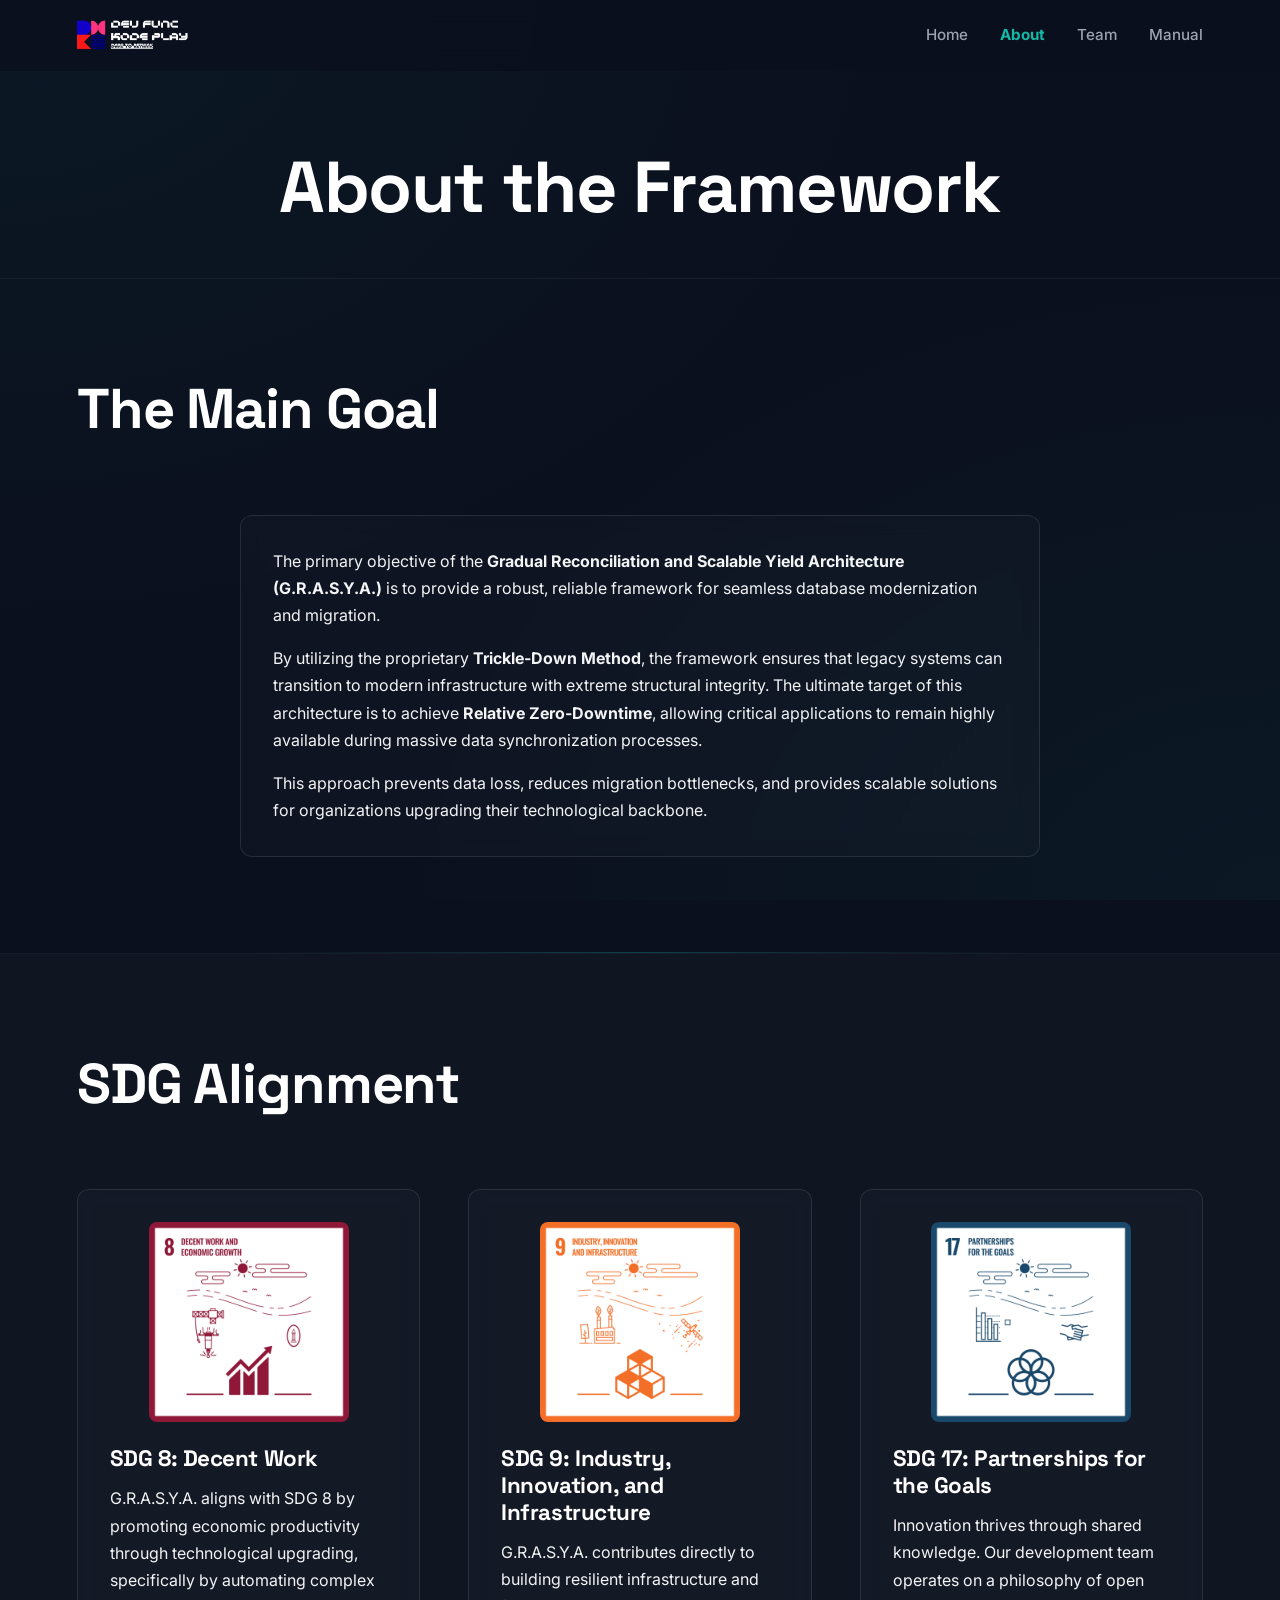
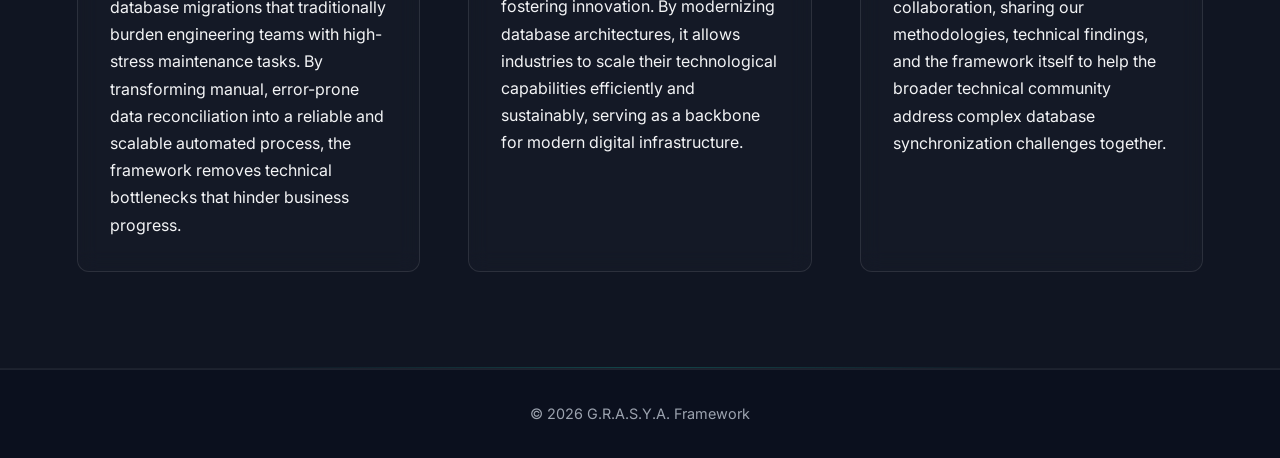
==== commit 76c19830: "Update favicon and logo in team page navigation" ====
--- a/about.html
+++ b/about.html
@@ -5,7 +5,7 @@
     <meta name="viewport" content="width=device-width, initial-scale=1.0"/>
     <meta name="description" content="Learn about the goals and SDG alignment of the G.R.A.S.Y.A. framework." />    
     <title>About G.R.A.S.Y.A. | Goals & SDGs</title>
-    <link rel="icon" href="assets/logo/DFKP - LOGO.png" type="image/png">
+    <link rel="icon" href="assets/logo/Asset symbol D.png" type="image/png">
     <link rel="stylesheet" href="style.css"/>
 </head>
 
@@ -14,7 +14,7 @@
 <nav id="navbar" aria-label="Main Navigation">
     <div class="logo">
         <img src="assets/logo/Asset 7@4x (1).png" alt="G.R.A.S.Y.A. Logo" class="nav-logo">
-        <span>G.R.A.S.Y.A.</span>
+        
     </div>
     
     <div class="nav-links" id="navLinks">
